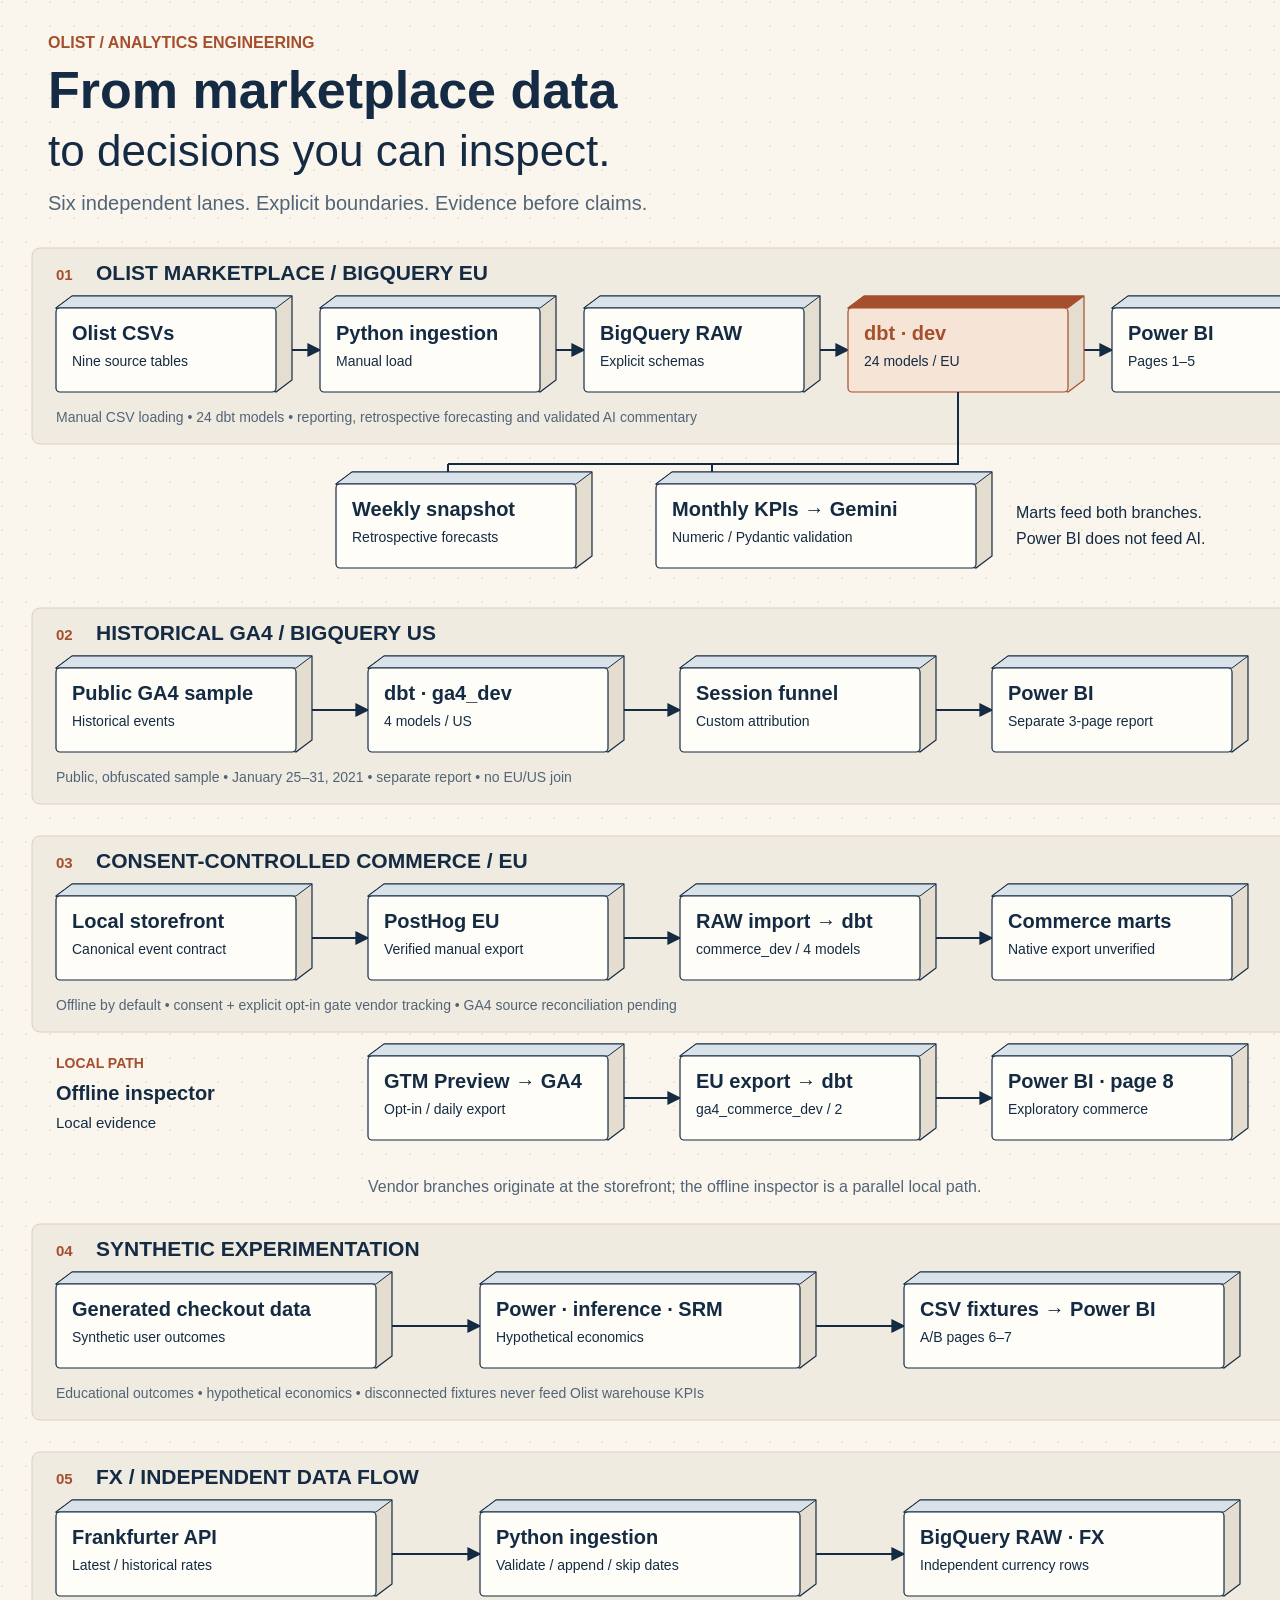
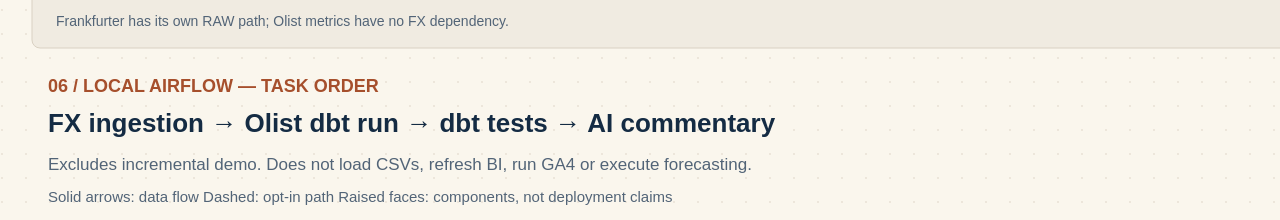
==== docs/architecture/analytics-platform.html @ c5f62459 "Redesign platform architecture with raised editorial SVG components" ====
<!doctype html><html lang="en"><head><meta charset="utf-8"><meta name="viewport" content="width=device-width,initial-scale=1"><title>Olist platform architecture</title><style>body{margin:0;background:#faf6ed}.diagram-container{width:100%;overflow-x:auto}svg{display:block;width:100%;min-width:1400px}@media print{svg{min-width:0}}</style></head><body><div class="diagram-container"><svg xmlns="http://www.w3.org/2000/svg" viewBox="0 0 1400 1820" role="img" aria-labelledby="analytics-platform-title analytics-platform-desc"><title id="analytics-platform-title">Olist analytics engineering platform</title><desc id="analytics-platform-desc">Six independent data and orchestration lanes preserve EU and US isolation, consent controls and evidence limitations.</desc><defs><marker id="arrow" viewBox="0 0 10 10" refX="9" refY="5" markerWidth="7" markerHeight="7" orient="auto-start-reverse"><path d="M0 0 L10 5 L0 10Z" fill="#142b43"/></marker><pattern id="dots" width="24" height="24" patternUnits="userSpaceOnUse"><circle cx="2" cy="2" r="0.7" fill="#d4cabb"/></pattern></defs><rect width="1400" height="1820" fill="#faf6ed"/><rect width="1400" height="1820" fill="url(#dots)"/><text x="48" y="48" font-family="Arial, sans-serif" font-size="16" font-weight="700" fill="#a64f2c">OLIST / ANALYTICS ENGINEERING</text><text x="48" y="108" font-family="Arial, sans-serif" font-size="52" font-weight="700" fill="#142b43">From marketplace data</text><text x="48" y="166" font-family="Arial, sans-serif" font-size="44" font-weight="400" fill="#142b43">to decisions you can inspect.</text><text x="48" y="210" font-family="Arial, sans-serif" font-size="20" font-weight="400" fill="#526477">Six independent lanes. Explicit boundaries. Evidence before claims.</text><rect x="32" y="248" width="1336" height="196" rx="8" fill="#f0ebe1" stroke="#d9d1c3"/><text x="56" y="280" font-family="Arial, sans-serif" font-size="15" font-weight="700" fill="#a64f2c">01</text><text x="96" y="280" font-family="Arial, sans-serif" font-size="21" font-weight="700" fill="#142b43">OLIST MARKETPLACE / BIGQUERY EU</text><text x="56" y="422" font-family="Arial, sans-serif" font-size="14" font-weight="400" fill="#526477">Manual CSV loading • 24 dbt models • reporting, retrospective forecasting and validated AI commentary</text><path d="M276,350 H320" fill="none" stroke="#142b43" stroke-width="2"  marker-end="url(#arrow)"/><path d="M540,350 H584" fill="none" stroke="#142b43" stroke-width="2"  marker-end="url(#arrow)"/><path d="M804,350 H848" fill="none" stroke="#142b43" stroke-width="2"  marker-end="url(#arrow)"/><path d="M1068,350 H1112" fill="none" stroke="#142b43" stroke-width="2"  marker-end="url(#arrow)"/><path d="M56,308 l16,-12 h220 v84 l-16,12 Z" fill="#e4ddd0" stroke="#142b43" stroke-width="1.2"/><path d="M56,308 h220 l16,-12 h-220 Z" fill="#d8e2e8" stroke="#142b43"/><rect x="56" y="308" width="220" height="84" rx="4" fill="#fffdf8" stroke="#142b43" stroke-width="1.2"/><text x="72" y="340" font-family="Arial, sans-serif" font-size="20" font-weight="700" fill="#142b43">Olist CSVs</text><text x="72" y="366" font-family="Arial, sans-serif" font-size="14" font-weight="400" fill="#142b43">Nine source tables</text><path d="M320,308 l16,-12 h220 v84 l-16,12 Z" fill="#e4ddd0" stroke="#142b43" stroke-width="1.2"/><path d="M320,308 h220 l16,-12 h-220 Z" fill="#d8e2e8" stroke="#142b43"/><rect x="320" y="308" width="220" height="84" rx="4" fill="#fffdf8" stroke="#142b43" stroke-width="1.2"/><text x="336" y="340" font-family="Arial, sans-serif" font-size="20" font-weight="700" fill="#142b43">Python ingestion</text><text x="336" y="366" font-family="Arial, sans-serif" font-size="14" font-weight="400" fill="#142b43">Manual load</text><path d="M584,308 l16,-12 h220 v84 l-16,12 Z" fill="#e4ddd0" stroke="#142b43" stroke-width="1.2"/><path d="M584,308 h220 l16,-12 h-220 Z" fill="#d8e2e8" stroke="#142b43"/><rect x="584" y="308" width="220" height="84" rx="4" fill="#fffdf8" stroke="#142b43" stroke-width="1.2"/><text x="600" y="340" font-family="Arial, sans-serif" font-size="20" font-weight="700" fill="#142b43">BigQuery RAW</text><text x="600" y="366" font-family="Arial, sans-serif" font-size="14" font-weight="400" fill="#142b43">Explicit schemas</text><path d="M848,308 l16,-12 h220 v84 l-16,12 Z" fill="#e4ddd0" stroke="#a64f2c" stroke-width="1.2"/><path d="M848,308 h220 l16,-12 h-220 Z" fill="#a64f2c" stroke="#a64f2c"/><rect x="848" y="308" width="220" height="84" rx="4" fill="#f6e4d6" stroke="#a64f2c" stroke-width="1.2"/><text x="864" y="340" font-family="Arial, sans-serif" font-size="20" font-weight="700" fill="#a64f2c">dbt · dev</text><text x="864" y="366" font-family="Arial, sans-serif" font-size="14" font-weight="400" fill="#142b43">24 models / EU</text><path d="M1112,308 l16,-12 h220 v84 l-16,12 Z" fill="#e4ddd0" stroke="#142b43" stroke-width="1.2"/><path d="M1112,308 h220 l16,-12 h-220 Z" fill="#d8e2e8" stroke="#142b43"/><rect x="1112" y="308" width="220" height="84" rx="4" fill="#fffdf8" stroke="#142b43" stroke-width="1.2"/><text x="1128" y="340" font-family="Arial, sans-serif" font-size="20" font-weight="700" fill="#142b43">Power BI</text><text x="1128" y="366" font-family="Arial, sans-serif" font-size="14" font-weight="400" fill="#142b43">Pages 1–5</text><path d="M958 392 V464 H448 M712 464 V484 M448 464 V484" fill="none" stroke="#142b43" stroke-width="2"/><path d="M336,484 l16,-12 h240 v84 l-16,12 Z" fill="#e4ddd0" stroke="#142b43" stroke-width="1.2"/><path d="M336,484 h240 l16,-12 h-240 Z" fill="#d8e2e8" stroke="#142b43"/><rect x="336" y="484" width="240" height="84" rx="4" fill="#fffdf8" stroke="#142b43" stroke-width="1.2"/><text x="352" y="516" font-family="Arial, sans-serif" font-size="20" font-weight="700" fill="#142b43">Weekly snapshot</text><text x="352" y="542" font-family="Arial, sans-serif" font-size="14" font-weight="400" fill="#142b43">Retrospective forecasts</text><path d="M656,484 l16,-12 h320 v84 l-16,12 Z" fill="#e4ddd0" stroke="#142b43" stroke-width="1.2"/><path d="M656,484 h320 l16,-12 h-320 Z" fill="#d8e2e8" stroke="#142b43"/><rect x="656" y="484" width="320" height="84" rx="4" fill="#fffdf8" stroke="#142b43" stroke-width="1.2"/><text x="672" y="516" font-family="Arial, sans-serif" font-size="20" font-weight="700" fill="#142b43">Monthly KPIs → Gemini</text><text x="672" y="542" font-family="Arial, sans-serif" font-size="14" font-weight="400" fill="#142b43">Numeric / Pydantic validation</text><text x="1016" y="518" font-family="Arial, sans-serif" font-size="16" font-weight="400" fill="#142b43">Marts feed both branches.</text><text x="1016" y="544" font-family="Arial, sans-serif" font-size="16" font-weight="400" fill="#142b43">Power BI does not feed AI.</text><rect x="32" y="608" width="1336" height="196" rx="8" fill="#f0ebe1" stroke="#d9d1c3"/><text x="56" y="640" font-family="Arial, sans-serif" font-size="15" font-weight="700" fill="#a64f2c">02</text><text x="96" y="640" font-family="Arial, sans-serif" font-size="21" font-weight="700" fill="#142b43">HISTORICAL GA4 / BIGQUERY US</text><text x="56" y="782" font-family="Arial, sans-serif" font-size="14" font-weight="400" fill="#526477">Public, obfuscated sample • January 25–31, 2021 • separate report • no EU/US join</text><path d="M296,710 H368" fill="none" stroke="#142b43" stroke-width="2"  marker-end="url(#arrow)"/><path d="M608,710 H680" fill="none" stroke="#142b43" stroke-width="2"  marker-end="url(#arrow)"/><path d="M920,710 H992" fill="none" stroke="#142b43" stroke-width="2"  marker-end="url(#arrow)"/><path d="M56,668 l16,-12 h240 v84 l-16,12 Z" fill="#e4ddd0" stroke="#142b43" stroke-width="1.2"/><path d="M56,668 h240 l16,-12 h-240 Z" fill="#d8e2e8" stroke="#142b43"/><rect x="56" y="668" width="240" height="84" rx="4" fill="#fffdf8" stroke="#142b43" stroke-width="1.2"/><text x="72" y="700" font-family="Arial, sans-serif" font-size="20" font-weight="700" fill="#142b43">Public GA4 sample</text><text x="72" y="726" font-family="Arial, sans-serif" font-size="14" font-weight="400" fill="#142b43">Historical events</text><path d="M368,668 l16,-12 h240 v84 l-16,12 Z" fill="#e4ddd0" stroke="#142b43" stroke-width="1.2"/><path d="M368,668 h240 l16,-12 h-240 Z" fill="#d8e2e8" stroke="#142b43"/><rect x="368" y="668" width="240" height="84" rx="4" fill="#fffdf8" stroke="#142b43" stroke-width="1.2"/><text x="384" y="700" font-family="Arial, sans-serif" font-size="20" font-weight="700" fill="#142b43">dbt · ga4_dev</text><text x="384" y="726" font-family="Arial, sans-serif" font-size="14" font-weight="400" fill="#142b43">4 models / US</text><path d="M680,668 l16,-12 h240 v84 l-16,12 Z" fill="#e4ddd0" stroke="#142b43" stroke-width="1.2"/><path d="M680,668 h240 l16,-12 h-240 Z" fill="#d8e2e8" stroke="#142b43"/><rect x="680" y="668" width="240" height="84" rx="4" fill="#fffdf8" stroke="#142b43" stroke-width="1.2"/><text x="696" y="700" font-family="Arial, sans-serif" font-size="20" font-weight="700" fill="#142b43">Session funnel</text><text x="696" y="726" font-family="Arial, sans-serif" font-size="14" font-weight="400" fill="#142b43">Custom attribution</text><path d="M992,668 l16,-12 h240 v84 l-16,12 Z" fill="#e4ddd0" stroke="#142b43" stroke-width="1.2"/><path d="M992,668 h240 l16,-12 h-240 Z" fill="#d8e2e8" stroke="#142b43"/><rect x="992" y="668" width="240" height="84" rx="4" fill="#fffdf8" stroke="#142b43" stroke-width="1.2"/><text x="1008" y="700" font-family="Arial, sans-serif" font-size="20" font-weight="700" fill="#142b43">Power BI</text><text x="1008" y="726" font-family="Arial, sans-serif" font-size="14" font-weight="400" fill="#142b43">Separate 3-page report</text><rect x="32" y="836" width="1336" height="196" rx="8" fill="#f0ebe1" stroke="#d9d1c3"/><text x="56" y="868" font-family="Arial, sans-serif" font-size="15" font-weight="700" fill="#a64f2c">03</text><text x="96" y="868" font-family="Arial, sans-serif" font-size="21" font-weight="700" fill="#142b43">CONSENT-CONTROLLED COMMERCE / EU</text><text x="56" y="1010" font-family="Arial, sans-serif" font-size="14" font-weight="400" fill="#526477">Offline by default • consent + explicit opt-in gate vendor tracking • GA4 source reconciliation pending</text><path d="M296,938 H368" fill="none" stroke="#142b43" stroke-width="2"  marker-end="url(#arrow)"/><path d="M608,938 H680" fill="none" stroke="#142b43" stroke-width="2"  marker-end="url(#arrow)"/><path d="M920,938 H992" fill="none" stroke="#142b43" stroke-width="2"  marker-end="url(#arrow)"/><path d="M56,896 l16,-12 h240 v84 l-16,12 Z" fill="#e4ddd0" stroke="#142b43" stroke-width="1.2"/><path d="M56,896 h240 l16,-12 h-240 Z" fill="#d8e2e8" stroke="#142b43"/><rect x="56" y="896" width="240" height="84" rx="4" fill="#fffdf8" stroke="#142b43" stroke-width="1.2"/><text x="72" y="928" font-family="Arial, sans-serif" font-size="20" font-weight="700" fill="#142b43">Local storefront</text><text x="72" y="954" font-family="Arial, sans-serif" font-size="14" font-weight="400" fill="#142b43">Canonical event contract</text><path d="M368,896 l16,-12 h240 v84 l-16,12 Z" fill="#e4ddd0" stroke="#142b43" stroke-width="1.2"/><path d="M368,896 h240 l16,-12 h-240 Z" fill="#d8e2e8" stroke="#142b43"/><rect x="368" y="896" width="240" height="84" rx="4" fill="#fffdf8" stroke="#142b43" stroke-width="1.2"/><text x="384" y="928" font-family="Arial, sans-serif" font-size="20" font-weight="700" fill="#142b43">PostHog EU</text><text x="384" y="954" font-family="Arial, sans-serif" font-size="14" font-weight="400" fill="#142b43">Verified manual export</text><path d="M680,896 l16,-12 h240 v84 l-16,12 Z" fill="#e4ddd0" stroke="#142b43" stroke-width="1.2"/><path d="M680,896 h240 l16,-12 h-240 Z" fill="#d8e2e8" stroke="#142b43"/><rect x="680" y="896" width="240" height="84" rx="4" fill="#fffdf8" stroke="#142b43" stroke-width="1.2"/><text x="696" y="928" font-family="Arial, sans-serif" font-size="20" font-weight="700" fill="#142b43">RAW import → dbt</text><text x="696" y="954" font-family="Arial, sans-serif" font-size="14" font-weight="400" fill="#142b43">commerce_dev / 4 models</text><path d="M992,896 l16,-12 h240 v84 l-16,12 Z" fill="#e4ddd0" stroke="#142b43" stroke-width="1.2"/><path d="M992,896 h240 l16,-12 h-240 Z" fill="#d8e2e8" stroke="#142b43"/><rect x="992" y="896" width="240" height="84" rx="4" fill="#fffdf8" stroke="#142b43" stroke-width="1.2"/><text x="1008" y="928" font-family="Arial, sans-serif" font-size="20" font-weight="700" fill="#142b43">Commerce marts</text><text x="1008" y="954" font-family="Arial, sans-serif" font-size="14" font-weight="400" fill="#142b43">Native export unverified</text><text x="56" y="1068" font-family="Arial, sans-serif" font-size="14" font-weight="700" fill="#a64f2c">LOCAL PATH</text><text x="56" y="1100" font-family="Arial, sans-serif" font-size="20" font-weight="700" fill="#142b43">Offline inspector</text><text x="56" y="1128" font-family="Arial, sans-serif" font-size="15" font-weight="400" fill="#142b43">Local evidence</text><path d="M608,1098 H680" fill="none" stroke="#142b43" stroke-width="2"  marker-end="url(#arrow)"/><path d="M920,1098 H992" fill="none" stroke="#142b43" stroke-width="2"  marker-end="url(#arrow)"/><path d="M368,1056 l16,-12 h240 v84 l-16,12 Z" fill="#e4ddd0" stroke="#142b43" stroke-width="1.2"/><path d="M368,1056 h240 l16,-12 h-240 Z" fill="#d8e2e8" stroke="#142b43"/><rect x="368" y="1056" width="240" height="84" rx="4" fill="#fffdf8" stroke="#142b43" stroke-width="1.2"/><text x="384" y="1088" font-family="Arial, sans-serif" font-size="20" font-weight="700" fill="#142b43">GTM Preview → GA4</text><text x="384" y="1114" font-family="Arial, sans-serif" font-size="14" font-weight="400" fill="#142b43">Opt-in / daily export</text><path d="M680,1056 l16,-12 h240 v84 l-16,12 Z" fill="#e4ddd0" stroke="#142b43" stroke-width="1.2"/><path d="M680,1056 h240 l16,-12 h-240 Z" fill="#d8e2e8" stroke="#142b43"/><rect x="680" y="1056" width="240" height="84" rx="4" fill="#fffdf8" stroke="#142b43" stroke-width="1.2"/><text x="696" y="1088" font-family="Arial, sans-serif" font-size="20" font-weight="700" fill="#142b43">EU export → dbt</text><text x="696" y="1114" font-family="Arial, sans-serif" font-size="14" font-weight="400" fill="#142b43">ga4_commerce_dev / 2</text><path d="M992,1056 l16,-12 h240 v84 l-16,12 Z" fill="#e4ddd0" stroke="#142b43" stroke-width="1.2"/><path d="M992,1056 h240 l16,-12 h-240 Z" fill="#d8e2e8" stroke="#142b43"/><rect x="992" y="1056" width="240" height="84" rx="4" fill="#fffdf8" stroke="#142b43" stroke-width="1.2"/><text x="1008" y="1088" font-family="Arial, sans-serif" font-size="20" font-weight="700" fill="#142b43">Power BI · page 8</text><text x="1008" y="1114" font-family="Arial, sans-serif" font-size="14" font-weight="400" fill="#142b43">Exploratory commerce</text><text x="368" y="1192" font-family="Arial, sans-serif" font-size="16" font-weight="400" fill="#526477">Vendor branches originate at the storefront; the offline inspector is a parallel local path.</text><rect x="32" y="1224" width="1336" height="196" rx="8" fill="#f0ebe1" stroke="#d9d1c3"/><text x="56" y="1256" font-family="Arial, sans-serif" font-size="15" font-weight="700" fill="#a64f2c">04</text><text x="96" y="1256" font-family="Arial, sans-serif" font-size="21" font-weight="700" fill="#142b43">SYNTHETIC EXPERIMENTATION</text><text x="56" y="1398" font-family="Arial, sans-serif" font-size="14" font-weight="400" fill="#526477">Educational outcomes • hypothetical economics • disconnected fixtures never feed Olist warehouse KPIs</text><path d="M376,1326 H480" fill="none" stroke="#142b43" stroke-width="2"  marker-end="url(#arrow)"/><path d="M800,1326 H904" fill="none" stroke="#142b43" stroke-width="2"  marker-end="url(#arrow)"/><path d="M56,1284 l16,-12 h320 v84 l-16,12 Z" fill="#e4ddd0" stroke="#142b43" stroke-width="1.2"/><path d="M56,1284 h320 l16,-12 h-320 Z" fill="#d8e2e8" stroke="#142b43"/><rect x="56" y="1284" width="320" height="84" rx="4" fill="#fffdf8" stroke="#142b43" stroke-width="1.2"/><text x="72" y="1316" font-family="Arial, sans-serif" font-size="20" font-weight="700" fill="#142b43">Generated checkout data</text><text x="72" y="1342" font-family="Arial, sans-serif" font-size="14" font-weight="400" fill="#142b43">Synthetic user outcomes</text><path d="M480,1284 l16,-12 h320 v84 l-16,12 Z" fill="#e4ddd0" stroke="#142b43" stroke-width="1.2"/><path d="M480,1284 h320 l16,-12 h-320 Z" fill="#d8e2e8" stroke="#142b43"/><rect x="480" y="1284" width="320" height="84" rx="4" fill="#fffdf8" stroke="#142b43" stroke-width="1.2"/><text x="496" y="1316" font-family="Arial, sans-serif" font-size="20" font-weight="700" fill="#142b43">Power · inference · SRM</text><text x="496" y="1342" font-family="Arial, sans-serif" font-size="14" font-weight="400" fill="#142b43">Hypothetical economics</text><path d="M904,1284 l16,-12 h320 v84 l-16,12 Z" fill="#e4ddd0" stroke="#142b43" stroke-width="1.2"/><path d="M904,1284 h320 l16,-12 h-320 Z" fill="#d8e2e8" stroke="#142b43"/><rect x="904" y="1284" width="320" height="84" rx="4" fill="#fffdf8" stroke="#142b43" stroke-width="1.2"/><text x="920" y="1316" font-family="Arial, sans-serif" font-size="20" font-weight="700" fill="#142b43">CSV fixtures → Power BI</text><text x="920" y="1342" font-family="Arial, sans-serif" font-size="14" font-weight="400" fill="#142b43">A/B pages 6–7</text><rect x="32" y="1452" width="1336" height="196" rx="8" fill="#f0ebe1" stroke="#d9d1c3"/><text x="56" y="1484" font-family="Arial, sans-serif" font-size="15" font-weight="700" fill="#a64f2c">05</text><text x="96" y="1484" font-family="Arial, sans-serif" font-size="21" font-weight="700" fill="#142b43">FX / INDEPENDENT DATA FLOW</text><text x="56" y="1626" font-family="Arial, sans-serif" font-size="14" font-weight="400" fill="#526477">Frankfurter has its own RAW path; Olist metrics have no FX dependency.</text><path d="M376,1554 H480" fill="none" stroke="#142b43" stroke-width="2"  marker-end="url(#arrow)"/><path d="M800,1554 H904" fill="none" stroke="#142b43" stroke-width="2"  marker-end="url(#arrow)"/><path d="M56,1512 l16,-12 h320 v84 l-16,12 Z" fill="#e4ddd0" stroke="#142b43" stroke-width="1.2"/><path d="M56,1512 h320 l16,-12 h-320 Z" fill="#d8e2e8" stroke="#142b43"/><rect x="56" y="1512" width="320" height="84" rx="4" fill="#fffdf8" stroke="#142b43" stroke-width="1.2"/><text x="72" y="1544" font-family="Arial, sans-serif" font-size="20" font-weight="700" fill="#142b43">Frankfurter API</text><text x="72" y="1570" font-family="Arial, sans-serif" font-size="14" font-weight="400" fill="#142b43">Latest / historical rates</text><path d="M480,1512 l16,-12 h320 v84 l-16,12 Z" fill="#e4ddd0" stroke="#142b43" stroke-width="1.2"/><path d="M480,1512 h320 l16,-12 h-320 Z" fill="#d8e2e8" stroke="#142b43"/><rect x="480" y="1512" width="320" height="84" rx="4" fill="#fffdf8" stroke="#142b43" stroke-width="1.2"/><text x="496" y="1544" font-family="Arial, sans-serif" font-size="20" font-weight="700" fill="#142b43">Python ingestion</text><text x="496" y="1570" font-family="Arial, sans-serif" font-size="14" font-weight="400" fill="#142b43">Validate / append / skip dates</text><path d="M904,1512 l16,-12 h320 v84 l-16,12 Z" fill="#e4ddd0" stroke="#142b43" stroke-width="1.2"/><path d="M904,1512 h320 l16,-12 h-320 Z" fill="#d8e2e8" stroke="#142b43"/><rect x="904" y="1512" width="320" height="84" rx="4" fill="#fffdf8" stroke="#142b43" stroke-width="1.2"/><text x="920" y="1544" font-family="Arial, sans-serif" font-size="20" font-weight="700" fill="#142b43">BigQuery RAW · FX</text><text x="920" y="1570" font-family="Arial, sans-serif" font-size="14" font-weight="400" fill="#142b43">Independent currency rows</text><text x="48" y="1692" font-family="Arial, sans-serif" font-size="18" font-weight="700" fill="#a64f2c">06 / LOCAL AIRFLOW — TASK ORDER</text><text x="48" y="1732" font-family="Arial, sans-serif" font-size="26" font-weight="700" fill="#142b43">FX ingestion  →  Olist dbt run  →  dbt tests  →  AI commentary</text><text x="48" y="1770" font-family="Arial, sans-serif" font-size="17" font-weight="400" fill="#526477">Excludes incremental demo. Does not load CSVs, refresh BI, run GA4 or execute forecasting.</text><text x="48" y="1802" font-family="Arial, sans-serif" font-size="15" font-weight="400" fill="#526477">Solid arrows: data flow     Dashed: opt-in path     Raised faces: components, not deployment claims</text></svg></div></body></html>
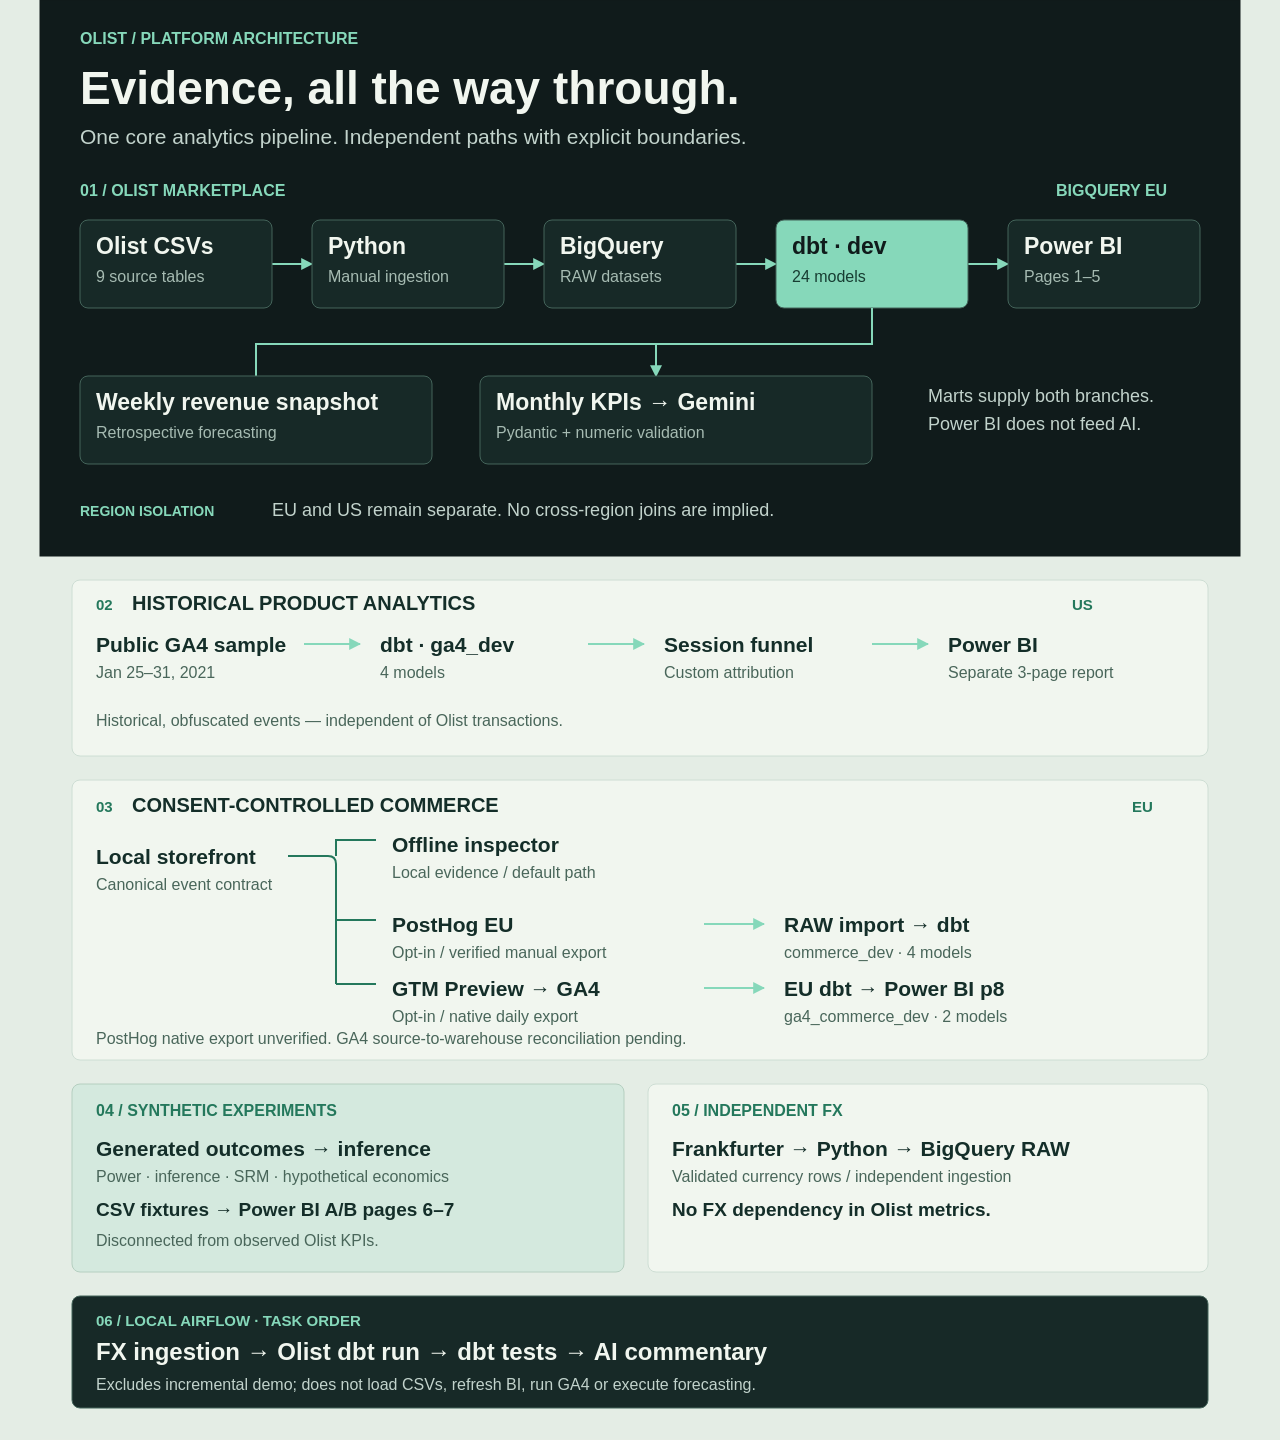
==== commit 9db15783: "Refresh architecture with repository green palette and clear flat hierarchy" ====
--- a/docs/architecture/analytics-platform.html
+++ b/docs/architecture/analytics-platform.html
@@ -1 +1 @@
-<!doctype html><html lang="en"><head><meta charset="utf-8"><meta name="viewport" content="width=device-width,initial-scale=1"><title>Olist platform architecture</title><style>body{margin:0;background:#faf6ed}.diagram-container{width:100%;overflow-x:auto}svg{display:block;width:100%;min-width:1400px}@media print{svg{min-width:0}}</style></head><body><div class="diagram-container"><svg xmlns="http://www.w3.org/2000/svg" viewBox="0 0 1400 1820" role="img" aria-labelledby="analytics-platform-title analytics-platform-desc"><title id="analytics-platform-title">Olist analytics engineering platform</title><desc id="analytics-platform-desc">Six independent data and orchestration lanes preserve EU and US isolation, consent controls and evidence limitations.</desc><defs><marker id="arrow" viewBox="0 0 10 10" refX="9" refY="5" markerWidth="7" markerHeight="7" orient="auto-start-reverse"><path d="M0 0 L10 5 L0 10Z" fill="#142b43"/></marker><pattern id="dots" width="24" height="24" patternUnits="userSpaceOnUse"><circle cx="2" cy="2" r="0.7" fill="#d4cabb"/></pattern></defs><rect width="1400" height="1820" fill="#faf6ed"/><rect width="1400" height="1820" fill="url(#dots)"/><text x="48" y="48" font-family="Arial, sans-serif" font-size="16" font-weight="700" fill="#a64f2c">OLIST / ANALYTICS ENGINEERING</text><text x="48" y="108" font-family="Arial, sans-serif" font-size="52" font-weight="700" fill="#142b43">From marketplace data</text><text x="48" y="166" font-family="Arial, sans-serif" font-size="44" font-weight="400" fill="#142b43">to decisions you can inspect.</text><text x="48" y="210" font-family="Arial, sans-serif" font-size="20" font-weight="400" fill="#526477">Six independent lanes. Explicit boundaries. Evidence before claims.</text><rect x="32" y="248" width="1336" height="196" rx="8" fill="#f0ebe1" stroke="#d9d1c3"/><text x="56" y="280" font-family="Arial, sans-serif" font-size="15" font-weight="700" fill="#a64f2c">01</text><text x="96" y="280" font-family="Arial, sans-serif" font-size="21" font-weight="700" fill="#142b43">OLIST MARKETPLACE / BIGQUERY EU</text><text x="56" y="422" font-family="Arial, sans-serif" font-size="14" font-weight="400" fill="#526477">Manual CSV loading • 24 dbt models • reporting, retrospective forecasting and validated AI commentary</text><path d="M276,350 H320" fill="none" stroke="#142b43" stroke-width="2"  marker-end="url(#arrow)"/><path d="M540,350 H584" fill="none" stroke="#142b43" stroke-width="2"  marker-end="url(#arrow)"/><path d="M804,350 H848" fill="none" stroke="#142b43" stroke-width="2"  marker-end="url(#arrow)"/><path d="M1068,350 H1112" fill="none" stroke="#142b43" stroke-width="2"  marker-end="url(#arrow)"/><path d="M56,308 l16,-12 h220 v84 l-16,12 Z" fill="#e4ddd0" stroke="#142b43" stroke-width="1.2"/><path d="M56,308 h220 l16,-12 h-220 Z" fill="#d8e2e8" stroke="#142b43"/><rect x="56" y="308" width="220" height="84" rx="4" fill="#fffdf8" stroke="#142b43" stroke-width="1.2"/><text x="72" y="340" font-family="Arial, sans-serif" font-size="20" font-weight="700" fill="#142b43">Olist CSVs</text><text x="72" y="366" font-family="Arial, sans-serif" font-size="14" font-weight="400" fill="#142b43">Nine source tables</text><path d="M320,308 l16,-12 h220 v84 l-16,12 Z" fill="#e4ddd0" stroke="#142b43" stroke-width="1.2"/><path d="M320,308 h220 l16,-12 h-220 Z" fill="#d8e2e8" stroke="#142b43"/><rect x="320" y="308" width="220" height="84" rx="4" fill="#fffdf8" stroke="#142b43" stroke-width="1.2"/><text x="336" y="340" font-family="Arial, sans-serif" font-size="20" font-weight="700" fill="#142b43">Python ingestion</text><text x="336" y="366" font-family="Arial, sans-serif" font-size="14" font-weight="400" fill="#142b43">Manual load</text><path d="M584,308 l16,-12 h220 v84 l-16,12 Z" fill="#e4ddd0" stroke="#142b43" stroke-width="1.2"/><path d="M584,308 h220 l16,-12 h-220 Z" fill="#d8e2e8" stroke="#142b43"/><rect x="584" y="308" width="220" height="84" rx="4" fill="#fffdf8" stroke="#142b43" stroke-width="1.2"/><text x="600" y="340" font-family="Arial, sans-serif" font-size="20" font-weight="700" fill="#142b43">BigQuery RAW</text><text x="600" y="366" font-family="Arial, sans-serif" font-size="14" font-weight="400" fill="#142b43">Explicit schemas</text><path d="M848,308 l16,-12 h220 v84 l-16,12 Z" fill="#e4ddd0" stroke="#a64f2c" stroke-width="1.2"/><path d="M848,308 h220 l16,-12 h-220 Z" fill="#a64f2c" stroke="#a64f2c"/><rect x="848" y="308" width="220" height="84" rx="4" fill="#f6e4d6" stroke="#a64f2c" stroke-width="1.2"/><text x="864" y="340" font-family="Arial, sans-serif" font-size="20" font-weight="700" fill="#a64f2c">dbt · dev</text><text x="864" y="366" font-family="Arial, sans-serif" font-size="14" font-weight="400" fill="#142b43">24 models / EU</text><path d="M1112,308 l16,-12 h220 v84 l-16,12 Z" fill="#e4ddd0" stroke="#142b43" stroke-width="1.2"/><path d="M1112,308 h220 l16,-12 h-220 Z" fill="#d8e2e8" stroke="#142b43"/><rect x="1112" y="308" width="220" height="84" rx="4" fill="#fffdf8" stroke="#142b43" stroke-width="1.2"/><text x="1128" y="340" font-family="Arial, sans-serif" font-size="20" font-weight="700" fill="#142b43">Power BI</text><text x="1128" y="366" font-family="Arial, sans-serif" font-size="14" font-weight="400" fill="#142b43">Pages 1–5</text><path d="M958 392 V464 H448 M712 464 V484 M448 464 V484" fill="none" stroke="#142b43" stroke-width="2"/><path d="M336,484 l16,-12 h240 v84 l-16,12 Z" fill="#e4ddd0" stroke="#142b43" stroke-width="1.2"/><path d="M336,484 h240 l16,-12 h-240 Z" fill="#d8e2e8" stroke="#142b43"/><rect x="336" y="484" width="240" height="84" rx="4" fill="#fffdf8" stroke="#142b43" stroke-width="1.2"/><text x="352" y="516" font-family="Arial, sans-serif" font-size="20" font-weight="700" fill="#142b43">Weekly snapshot</text><text x="352" y="542" font-family="Arial, sans-serif" font-size="14" font-weight="400" fill="#142b43">Retrospective forecasts</text><path d="M656,484 l16,-12 h320 v84 l-16,12 Z" fill="#e4ddd0" stroke="#142b43" stroke-width="1.2"/><path d="M656,484 h320 l16,-12 h-320 Z" fill="#d8e2e8" stroke="#142b43"/><rect x="656" y="484" width="320" height="84" rx="4" fill="#fffdf8" stroke="#142b43" stroke-width="1.2"/><text x="672" y="516" font-family="Arial, sans-serif" font-size="20" font-weight="700" fill="#142b43">Monthly KPIs → Gemini</text><text x="672" y="542" font-family="Arial, sans-serif" font-size="14" font-weight="400" fill="#142b43">Numeric / Pydantic validation</text><text x="1016" y="518" font-family="Arial, sans-serif" font-size="16" font-weight="400" fill="#142b43">Marts feed both branches.</text><text x="1016" y="544" font-family="Arial, sans-serif" font-size="16" font-weight="400" fill="#142b43">Power BI does not feed AI.</text><rect x="32" y="608" width="1336" height="196" rx="8" fill="#f0ebe1" stroke="#d9d1c3"/><text x="56" y="640" font-family="Arial, sans-serif" font-size="15" font-weight="700" fill="#a64f2c">02</text><text x="96" y="640" font-family="Arial, sans-serif" font-size="21" font-weight="700" fill="#142b43">HISTORICAL GA4 / BIGQUERY US</text><text x="56" y="782" font-family="Arial, sans-serif" font-size="14" font-weight="400" fill="#526477">Public, obfuscated sample • January 25–31, 2021 • separate report • no EU/US join</text><path d="M296,710 H368" fill="none" stroke="#142b43" stroke-width="2"  marker-end="url(#arrow)"/><path d="M608,710 H680" fill="none" stroke="#142b43" stroke-width="2"  marker-end="url(#arrow)"/><path d="M920,710 H992" fill="none" stroke="#142b43" stroke-width="2"  marker-end="url(#arrow)"/><path d="M56,668 l16,-12 h240 v84 l-16,12 Z" fill="#e4ddd0" stroke="#142b43" stroke-width="1.2"/><path d="M56,668 h240 l16,-12 h-240 Z" fill="#d8e2e8" stroke="#142b43"/><rect x="56" y="668" width="240" height="84" rx="4" fill="#fffdf8" stroke="#142b43" stroke-width="1.2"/><text x="72" y="700" font-family="Arial, sans-serif" font-size="20" font-weight="700" fill="#142b43">Public GA4 sample</text><text x="72" y="726" font-family="Arial, sans-serif" font-size="14" font-weight="400" fill="#142b43">Historical events</text><path d="M368,668 l16,-12 h240 v84 l-16,12 Z" fill="#e4ddd0" stroke="#142b43" stroke-width="1.2"/><path d="M368,668 h240 l16,-12 h-240 Z" fill="#d8e2e8" stroke="#142b43"/><rect x="368" y="668" width="240" height="84" rx="4" fill="#fffdf8" stroke="#142b43" stroke-width="1.2"/><text x="384" y="700" font-family="Arial, sans-serif" font-size="20" font-weight="700" fill="#142b43">dbt · ga4_dev</text><text x="384" y="726" font-family="Arial, sans-serif" font-size="14" font-weight="400" fill="#142b43">4 models / US</text><path d="M680,668 l16,-12 h240 v84 l-16,12 Z" fill="#e4ddd0" stroke="#142b43" stroke-width="1.2"/><path d="M680,668 h240 l16,-12 h-240 Z" fill="#d8e2e8" stroke="#142b43"/><rect x="680" y="668" width="240" height="84" rx="4" fill="#fffdf8" stroke="#142b43" stroke-width="1.2"/><text x="696" y="700" font-family="Arial, sans-serif" font-size="20" font-weight="700" fill="#142b43">Session funnel</text><text x="696" y="726" font-family="Arial, sans-serif" font-size="14" font-weight="400" fill="#142b43">Custom attribution</text><path d="M992,668 l16,-12 h240 v84 l-16,12 Z" fill="#e4ddd0" stroke="#142b43" stroke-width="1.2"/><path d="M992,668 h240 l16,-12 h-240 Z" fill="#d8e2e8" stroke="#142b43"/><rect x="992" y="668" width="240" height="84" rx="4" fill="#fffdf8" stroke="#142b43" stroke-width="1.2"/><text x="1008" y="700" font-family="Arial, sans-serif" font-size="20" font-weight="700" fill="#142b43">Power BI</text><text x="1008" y="726" font-family="Arial, sans-serif" font-size="14" font-weight="400" fill="#142b43">Separate 3-page report</text><rect x="32" y="836" width="1336" height="196" rx="8" fill="#f0ebe1" stroke="#d9d1c3"/><text x="56" y="868" font-family="Arial, sans-serif" font-size="15" font-weight="700" fill="#a64f2c">03</text><text x="96" y="868" font-family="Arial, sans-serif" font-size="21" font-weight="700" fill="#142b43">CONSENT-CONTROLLED COMMERCE / EU</text><text x="56" y="1010" font-family="Arial, sans-serif" font-size="14" font-weight="400" fill="#526477">Offline by default • consent + explicit opt-in gate vendor tracking • GA4 source reconciliation pending</text><path d="M296,938 H368" fill="none" stroke="#142b43" stroke-width="2"  marker-end="url(#arrow)"/><path d="M608,938 H680" fill="none" stroke="#142b43" stroke-width="2"  marker-end="url(#arrow)"/><path d="M920,938 H992" fill="none" stroke="#142b43" stroke-width="2"  marker-end="url(#arrow)"/><path d="M56,896 l16,-12 h240 v84 l-16,12 Z" fill="#e4ddd0" stroke="#142b43" stroke-width="1.2"/><path d="M56,896 h240 l16,-12 h-240 Z" fill="#d8e2e8" stroke="#142b43"/><rect x="56" y="896" width="240" height="84" rx="4" fill="#fffdf8" stroke="#142b43" stroke-width="1.2"/><text x="72" y="928" font-family="Arial, sans-serif" font-size="20" font-weight="700" fill="#142b43">Local storefront</text><text x="72" y="954" font-family="Arial, sans-serif" font-size="14" font-weight="400" fill="#142b43">Canonical event contract</text><path d="M368,896 l16,-12 h240 v84 l-16,12 Z" fill="#e4ddd0" stroke="#142b43" stroke-width="1.2"/><path d="M368,896 h240 l16,-12 h-240 Z" fill="#d8e2e8" stroke="#142b43"/><rect x="368" y="896" width="240" height="84" rx="4" fill="#fffdf8" stroke="#142b43" stroke-width="1.2"/><text x="384" y="928" font-family="Arial, sans-serif" font-size="20" font-weight="700" fill="#142b43">PostHog EU</text><text x="384" y="954" font-family="Arial, sans-serif" font-size="14" font-weight="400" fill="#142b43">Verified manual export</text><path d="M680,896 l16,-12 h240 v84 l-16,12 Z" fill="#e4ddd0" stroke="#142b43" stroke-width="1.2"/><path d="M680,896 h240 l16,-12 h-240 Z" fill="#d8e2e8" stroke="#142b43"/><rect x="680" y="896" width="240" height="84" rx="4" fill="#fffdf8" stroke="#142b43" stroke-width="1.2"/><text x="696" y="928" font-family="Arial, sans-serif" font-size="20" font-weight="700" fill="#142b43">RAW import → dbt</text><text x="696" y="954" font-family="Arial, sans-serif" font-size="14" font-weight="400" fill="#142b43">commerce_dev / 4 models</text><path d="M992,896 l16,-12 h240 v84 l-16,12 Z" fill="#e4ddd0" stroke="#142b43" stroke-width="1.2"/><path d="M992,896 h240 l16,-12 h-240 Z" fill="#d8e2e8" stroke="#142b43"/><rect x="992" y="896" width="240" height="84" rx="4" fill="#fffdf8" stroke="#142b43" stroke-width="1.2"/><text x="1008" y="928" font-family="Arial, sans-serif" font-size="20" font-weight="700" fill="#142b43">Commerce marts</text><text x="1008" y="954" font-family="Arial, sans-serif" font-size="14" font-weight="400" fill="#142b43">Native export unverified</text><text x="56" y="1068" font-family="Arial, sans-serif" font-size="14" font-weight="700" fill="#a64f2c">LOCAL PATH</text><text x="56" y="1100" font-family="Arial, sans-serif" font-size="20" font-weight="700" fill="#142b43">Offline inspector</text><text x="56" y="1128" font-family="Arial, sans-serif" font-size="15" font-weight="400" fill="#142b43">Local evidence</text><path d="M608,1098 H680" fill="none" stroke="#142b43" stroke-width="2"  marker-end="url(#arrow)"/><path d="M920,1098 H992" fill="none" stroke="#142b43" stroke-width="2"  marker-end="url(#arrow)"/><path d="M368,1056 l16,-12 h240 v84 l-16,12 Z" fill="#e4ddd0" stroke="#142b43" stroke-width="1.2"/><path d="M368,1056 h240 l16,-12 h-240 Z" fill="#d8e2e8" stroke="#142b43"/><rect x="368" y="1056" width="240" height="84" rx="4" fill="#fffdf8" stroke="#142b43" stroke-width="1.2"/><text x="384" y="1088" font-family="Arial, sans-serif" font-size="20" font-weight="700" fill="#142b43">GTM Preview → GA4</text><text x="384" y="1114" font-family="Arial, sans-serif" font-size="14" font-weight="400" fill="#142b43">Opt-in / daily export</text><path d="M680,1056 l16,-12 h240 v84 l-16,12 Z" fill="#e4ddd0" stroke="#142b43" stroke-width="1.2"/><path d="M680,1056 h240 l16,-12 h-240 Z" fill="#d8e2e8" stroke="#142b43"/><rect x="680" y="1056" width="240" height="84" rx="4" fill="#fffdf8" stroke="#142b43" stroke-width="1.2"/><text x="696" y="1088" font-family="Arial, sans-serif" font-size="20" font-weight="700" fill="#142b43">EU export → dbt</text><text x="696" y="1114" font-family="Arial, sans-serif" font-size="14" font-weight="400" fill="#142b43">ga4_commerce_dev / 2</text><path d="M992,1056 l16,-12 h240 v84 l-16,12 Z" fill="#e4ddd0" stroke="#142b43" stroke-width="1.2"/><path d="M992,1056 h240 l16,-12 h-240 Z" fill="#d8e2e8" stroke="#142b43"/><rect x="992" y="1056" width="240" height="84" rx="4" fill="#fffdf8" stroke="#142b43" stroke-width="1.2"/><text x="1008" y="1088" font-family="Arial, sans-serif" font-size="20" font-weight="700" fill="#142b43">Power BI · page 8</text><text x="1008" y="1114" font-family="Arial, sans-serif" font-size="14" font-weight="400" fill="#142b43">Exploratory commerce</text><text x="368" y="1192" font-family="Arial, sans-serif" font-size="16" font-weight="400" fill="#526477">Vendor branches originate at the storefront; the offline inspector is a parallel local path.</text><rect x="32" y="1224" width="1336" height="196" rx="8" fill="#f0ebe1" stroke="#d9d1c3"/><text x="56" y="1256" font-family="Arial, sans-serif" font-size="15" font-weight="700" fill="#a64f2c">04</text><text x="96" y="1256" font-family="Arial, sans-serif" font-size="21" font-weight="700" fill="#142b43">SYNTHETIC EXPERIMENTATION</text><text x="56" y="1398" font-family="Arial, sans-serif" font-size="14" font-weight="400" fill="#526477">Educational outcomes • hypothetical economics • disconnected fixtures never feed Olist warehouse KPIs</text><path d="M376,1326 H480" fill="none" stroke="#142b43" stroke-width="2"  marker-end="url(#arrow)"/><path d="M800,1326 H904" fill="none" stroke="#142b43" stroke-width="2"  marker-end="url(#arrow)"/><path d="M56,1284 l16,-12 h320 v84 l-16,12 Z" fill="#e4ddd0" stroke="#142b43" stroke-width="1.2"/><path d="M56,1284 h320 l16,-12 h-320 Z" fill="#d8e2e8" stroke="#142b43"/><rect x="56" y="1284" width="320" height="84" rx="4" fill="#fffdf8" stroke="#142b43" stroke-width="1.2"/><text x="72" y="1316" font-family="Arial, sans-serif" font-size="20" font-weight="700" fill="#142b43">Generated checkout data</text><text x="72" y="1342" font-family="Arial, sans-serif" font-size="14" font-weight="400" fill="#142b43">Synthetic user outcomes</text><path d="M480,1284 l16,-12 h320 v84 l-16,12 Z" fill="#e4ddd0" stroke="#142b43" stroke-width="1.2"/><path d="M480,1284 h320 l16,-12 h-320 Z" fill="#d8e2e8" stroke="#142b43"/><rect x="480" y="1284" width="320" height="84" rx="4" fill="#fffdf8" stroke="#142b43" stroke-width="1.2"/><text x="496" y="1316" font-family="Arial, sans-serif" font-size="20" font-weight="700" fill="#142b43">Power · inference · SRM</text><text x="496" y="1342" font-family="Arial, sans-serif" font-size="14" font-weight="400" fill="#142b43">Hypothetical economics</text><path d="M904,1284 l16,-12 h320 v84 l-16,12 Z" fill="#e4ddd0" stroke="#142b43" stroke-width="1.2"/><path d="M904,1284 h320 l16,-12 h-320 Z" fill="#d8e2e8" stroke="#142b43"/><rect x="904" y="1284" width="320" height="84" rx="4" fill="#fffdf8" stroke="#142b43" stroke-width="1.2"/><text x="920" y="1316" font-family="Arial, sans-serif" font-size="20" font-weight="700" fill="#142b43">CSV fixtures → Power BI</text><text x="920" y="1342" font-family="Arial, sans-serif" font-size="14" font-weight="400" fill="#142b43">A/B pages 6–7</text><rect x="32" y="1452" width="1336" height="196" rx="8" fill="#f0ebe1" stroke="#d9d1c3"/><text x="56" y="1484" font-family="Arial, sans-serif" font-size="15" font-weight="700" fill="#a64f2c">05</text><text x="96" y="1484" font-family="Arial, sans-serif" font-size="21" font-weight="700" fill="#142b43">FX / INDEPENDENT DATA FLOW</text><text x="56" y="1626" font-family="Arial, sans-serif" font-size="14" font-weight="400" fill="#526477">Frankfurter has its own RAW path; Olist metrics have no FX dependency.</text><path d="M376,1554 H480" fill="none" stroke="#142b43" stroke-width="2"  marker-end="url(#arrow)"/><path d="M800,1554 H904" fill="none" stroke="#142b43" stroke-width="2"  marker-end="url(#arrow)"/><path d="M56,1512 l16,-12 h320 v84 l-16,12 Z" fill="#e4ddd0" stroke="#142b43" stroke-width="1.2"/><path d="M56,1512 h320 l16,-12 h-320 Z" fill="#d8e2e8" stroke="#142b43"/><rect x="56" y="1512" width="320" height="84" rx="4" fill="#fffdf8" stroke="#142b43" stroke-width="1.2"/><text x="72" y="1544" font-family="Arial, sans-serif" font-size="20" font-weight="700" fill="#142b43">Frankfurter API</text><text x="72" y="1570" font-family="Arial, sans-serif" font-size="14" font-weight="400" fill="#142b43">Latest / historical rates</text><path d="M480,1512 l16,-12 h320 v84 l-16,12 Z" fill="#e4ddd0" stroke="#142b43" stroke-width="1.2"/><path d="M480,1512 h320 l16,-12 h-320 Z" fill="#d8e2e8" stroke="#142b43"/><rect x="480" y="1512" width="320" height="84" rx="4" fill="#fffdf8" stroke="#142b43" stroke-width="1.2"/><text x="496" y="1544" font-family="Arial, sans-serif" font-size="20" font-weight="700" fill="#142b43">Python ingestion</text><text x="496" y="1570" font-family="Arial, sans-serif" font-size="14" font-weight="400" fill="#142b43">Validate / append / skip dates</text><path d="M904,1512 l16,-12 h320 v84 l-16,12 Z" fill="#e4ddd0" stroke="#142b43" stroke-width="1.2"/><path d="M904,1512 h320 l16,-12 h-320 Z" fill="#d8e2e8" stroke="#142b43"/><rect x="904" y="1512" width="320" height="84" rx="4" fill="#fffdf8" stroke="#142b43" stroke-width="1.2"/><text x="920" y="1544" font-family="Arial, sans-serif" font-size="20" font-weight="700" fill="#142b43">BigQuery RAW · FX</text><text x="920" y="1570" font-family="Arial, sans-serif" font-size="14" font-weight="400" fill="#142b43">Independent currency rows</text><text x="48" y="1692" font-family="Arial, sans-serif" font-size="18" font-weight="700" fill="#a64f2c">06 / LOCAL AIRFLOW — TASK ORDER</text><text x="48" y="1732" font-family="Arial, sans-serif" font-size="26" font-weight="700" fill="#142b43">FX ingestion  →  Olist dbt run  →  dbt tests  →  AI commentary</text><text x="48" y="1770" font-family="Arial, sans-serif" font-size="17" font-weight="400" fill="#526477">Excludes incremental demo. Does not load CSVs, refresh BI, run GA4 or execute forecasting.</text><text x="48" y="1802" font-family="Arial, sans-serif" font-size="15" font-weight="400" fill="#526477">Solid arrows: data flow     Dashed: opt-in path     Raised faces: components, not deployment claims</text></svg></div></body></html>+<!doctype html><html lang="en"><head><meta charset="utf-8"><meta name="viewport" content="width=device-width,initial-scale=1"><title>Olist platform architecture</title><style>body{margin:0;background:#e4ede5}.diagram-container{width:100%;overflow-x:auto}svg{display:block;width:100%;min-width:1200px}@media print{svg{min-width:0}}</style></head><body><div class="diagram-container"><svg xmlns="http://www.w3.org/2000/svg" width="1200" height="1440" viewBox="0 0 1200 1440" role="img" aria-labelledby="analytics-platform-title analytics-platform-desc"><title id="analytics-platform-title">Olist platform architecture</title><desc id="analytics-platform-desc">Olist reporting in EU with separate historical GA4 US, consent-controlled commerce EU, synthetic experiments, FX and local orchestration.</desc><defs><marker id="arrow" viewBox="0 0 10 10" refX="9" refY="5" markerWidth="6" markerHeight="6" orient="auto"><path d="M0 0 L10 5 L0 10Z" fill="#86d8ba"/></marker></defs><rect x="0" y="0" width="1200" height="1440" rx="0" fill="#e4ede5" stroke="#e4ede5"/><rect x="0" y="0" width="1200" height="556" rx="0" fill="#101b1b" stroke="#101b1b"/><text x="40" y="44" font-family="Segoe UI, Arial, sans-serif" font-size="16" fill="#86d8ba" font-weight="700">OLIST / PLATFORM ARCHITECTURE</text><text x="40" y="104" font-family="Segoe UI, Arial, sans-serif" font-size="46" fill="#f1f6ef" font-weight="700">Evidence, all the way through.</text><text x="40" y="144" font-family="Segoe UI, Arial, sans-serif" font-size="21" fill="#c2d3cc" font-weight="400">One core analytics pipeline. Independent paths with explicit boundaries.</text><text x="40" y="196" font-family="Segoe UI, Arial, sans-serif" font-size="16" fill="#86d8ba" font-weight="700">01  /  OLIST MARKETPLACE</text><text x="1016" y="196" font-family="Segoe UI, Arial, sans-serif" font-size="16" fill="#86d8ba" font-weight="700">BIGQUERY EU</text><path d="M232 264 H272" fill="none" stroke="#86d8ba" stroke-width="2" marker-end="url(#arrow)"/><path d="M464 264 H504" fill="none" stroke="#86d8ba" stroke-width="2" marker-end="url(#arrow)"/><path d="M696 264 H736" fill="none" stroke="#86d8ba" stroke-width="2" marker-end="url(#arrow)"/><path d="M928 264 H968" fill="none" stroke="#86d8ba" stroke-width="2" marker-end="url(#arrow)"/><rect x="40" y="220" width="192" height="88" rx="8" fill="#172927" stroke="#44645a"/><text x="56" y="254" font-family="Segoe UI, Arial, sans-serif" font-size="23" fill="#f1f6ef" font-weight="700">Olist CSVs</text><text x="56" y="282" font-family="Segoe UI, Arial, sans-serif" font-size="16" fill="#a6bbb2" font-weight="400">9 source tables</text><rect x="272" y="220" width="192" height="88" rx="8" fill="#172927" stroke="#44645a"/><text x="288" y="254" font-family="Segoe UI, Arial, sans-serif" font-size="23" fill="#f1f6ef" font-weight="700">Python</text><text x="288" y="282" font-family="Segoe UI, Arial, sans-serif" font-size="16" fill="#a6bbb2" font-weight="400">Manual ingestion</text><rect x="504" y="220" width="192" height="88" rx="8" fill="#172927" stroke="#44645a"/><text x="520" y="254" font-family="Segoe UI, Arial, sans-serif" font-size="23" fill="#f1f6ef" font-weight="700">BigQuery</text><text x="520" y="282" font-family="Segoe UI, Arial, sans-serif" font-size="16" fill="#a6bbb2" font-weight="400">RAW datasets</text><rect x="736" y="220" width="192" height="88" rx="8" fill="#86d8ba" stroke="#44645a"/><text x="752" y="254" font-family="Segoe UI, Arial, sans-serif" font-size="23" fill="#101b1b" font-weight="700">dbt · dev</text><text x="752" y="282" font-family="Segoe UI, Arial, sans-serif" font-size="16" fill="#173d32" font-weight="400">24 models</text><rect x="968" y="220" width="192" height="88" rx="8" fill="#172927" stroke="#44645a"/><text x="984" y="254" font-family="Segoe UI, Arial, sans-serif" font-size="23" fill="#f1f6ef" font-weight="700">Power BI</text><text x="984" y="282" font-family="Segoe UI, Arial, sans-serif" font-size="16" fill="#a6bbb2" font-weight="400">Pages 1–5</text><path d="M832 308 V344 H216 V376 M832 344 H616 V376" fill="none" stroke="#86d8ba" stroke-width="2" marker-end="url(#arrow)"/><rect x="40" y="376" width="352" height="88" rx="8" fill="#172927" stroke="#44645a"/><text x="56" y="410" font-family="Segoe UI, Arial, sans-serif" font-size="23" fill="#f1f6ef" font-weight="700">Weekly revenue snapshot</text><text x="56" y="438" font-family="Segoe UI, Arial, sans-serif" font-size="16" fill="#a6bbb2" font-weight="400">Retrospective forecasting</text><rect x="440" y="376" width="392" height="88" rx="8" fill="#172927" stroke="#44645a"/><text x="456" y="410" font-family="Segoe UI, Arial, sans-serif" font-size="23" fill="#f1f6ef" font-weight="700">Monthly KPIs → Gemini</text><text x="456" y="438" font-family="Segoe UI, Arial, sans-serif" font-size="16" fill="#a6bbb2" font-weight="400">Pydantic + numeric validation</text><text x="888" y="402" font-family="Segoe UI, Arial, sans-serif" font-size="18" fill="#c2d3cc" font-weight="400">Marts supply both branches.</text><text x="888" y="430" font-family="Segoe UI, Arial, sans-serif" font-size="18" fill="#c2d3cc" font-weight="400">Power BI does not feed AI.</text><text x="40" y="516" font-family="Segoe UI, Arial, sans-serif" font-size="14" fill="#86d8ba" font-weight="700">REGION ISOLATION</text><text x="232" y="516" font-family="Segoe UI, Arial, sans-serif" font-size="18" fill="#c2d3cc" font-weight="400">EU and US remain separate. No cross-region joins are implied.</text><rect x="32" y="580" width="1136" height="176" rx="8" fill="#f1f6ef" stroke="#ceded4"/><text x="56" y="610" font-family="Segoe UI, Arial, sans-serif" font-size="15" fill="#24785c" font-weight="700">02</text><text x="92" y="610" font-family="Segoe UI, Arial, sans-serif" font-size="20" fill="#142e29" font-weight="700">HISTORICAL PRODUCT ANALYTICS</text><text x="1032" y="610" font-family="Segoe UI, Arial, sans-serif" font-size="15" fill="#24785c" font-weight="700">US</text><text x="56" y="652" font-family="Segoe UI, Arial, sans-serif" font-size="21" fill="#142e29" font-weight="700">Public GA4 sample</text><text x="56" y="678" font-family="Segoe UI, Arial, sans-serif" font-size="16" fill="#49665a" font-weight="400">Jan 25–31, 2021</text><text x="340" y="652" font-family="Segoe UI, Arial, sans-serif" font-size="21" fill="#142e29" font-weight="700">dbt · ga4_dev</text><text x="340" y="678" font-family="Segoe UI, Arial, sans-serif" font-size="16" fill="#49665a" font-weight="400">4 models</text><text x="624" y="652" font-family="Segoe UI, Arial, sans-serif" font-size="21" fill="#142e29" font-weight="700">Session funnel</text><text x="624" y="678" font-family="Segoe UI, Arial, sans-serif" font-size="16" fill="#49665a" font-weight="400">Custom attribution</text><text x="908" y="652" font-family="Segoe UI, Arial, sans-serif" font-size="21" fill="#142e29" font-weight="700">Power BI</text><text x="908" y="678" font-family="Segoe UI, Arial, sans-serif" font-size="16" fill="#49665a" font-weight="400">Separate 3-page report</text><path d="M264 644 H320" fill="none" stroke="#86d8ba" stroke-width="2" marker-end="url(#arrow)"/><path d="M548 644 H604" fill="none" stroke="#86d8ba" stroke-width="2" marker-end="url(#arrow)"/><path d="M832 644 H888" fill="none" stroke="#86d8ba" stroke-width="2" marker-end="url(#arrow)"/><text x="56" y="726" font-family="Segoe UI, Arial, sans-serif" font-size="16" fill="#49665a" font-weight="400">Historical, obfuscated events — independent of Olist transactions.</text><rect x="32" y="780" width="1136" height="280" rx="8" fill="#f1f6ef" stroke="#ceded4"/><text x="56" y="812" font-family="Segoe UI, Arial, sans-serif" font-size="15" fill="#24785c" font-weight="700">03</text><text x="92" y="812" font-family="Segoe UI, Arial, sans-serif" font-size="20" fill="#142e29" font-weight="700">CONSENT-CONTROLLED COMMERCE</text><text x="1092" y="812" font-family="Segoe UI, Arial, sans-serif" font-size="15" fill="#24785c" font-weight="700">EU</text><text x="56" y="864" font-family="Segoe UI, Arial, sans-serif" font-size="21" fill="#142e29" font-weight="700">Local storefront</text><text x="56" y="890" font-family="Segoe UI, Arial, sans-serif" font-size="16" fill="#49665a" font-weight="400">Canonical event contract</text><path d="M248 856 H288 Q296 856 296 864 V984 M296 856 V840 H336 M296 920 H336 M296 984 H336" fill="none" stroke="#24785c" stroke-width="2"/><text x="352" y="852" font-family="Segoe UI, Arial, sans-serif" font-size="21" fill="#142e29" font-weight="700">Offline inspector</text><text x="352" y="878" font-family="Segoe UI, Arial, sans-serif" font-size="16" fill="#49665a" font-weight="400">Local evidence / default path</text><text x="352" y="932" font-family="Segoe UI, Arial, sans-serif" font-size="21" fill="#142e29" font-weight="700">PostHog EU</text><text x="352" y="958" font-family="Segoe UI, Arial, sans-serif" font-size="16" fill="#49665a" font-weight="400">Opt-in / verified manual export</text><text x="744" y="932" font-family="Segoe UI, Arial, sans-serif" font-size="21" fill="#142e29" font-weight="700">RAW import → dbt</text><text x="744" y="958" font-family="Segoe UI, Arial, sans-serif" font-size="16" fill="#49665a" font-weight="400">commerce_dev · 4 models</text><path d="M664 924 H724" fill="none" stroke="#86d8ba" stroke-width="2" marker-end="url(#arrow)"/><text x="352" y="996" font-family="Segoe UI, Arial, sans-serif" font-size="21" fill="#142e29" font-weight="700">GTM Preview → GA4</text><text x="352" y="1022" font-family="Segoe UI, Arial, sans-serif" font-size="16" fill="#49665a" font-weight="400">Opt-in / native daily export</text><text x="744" y="996" font-family="Segoe UI, Arial, sans-serif" font-size="21" fill="#142e29" font-weight="700">EU dbt → Power BI p8</text><text x="744" y="1022" font-family="Segoe UI, Arial, sans-serif" font-size="16" fill="#49665a" font-weight="400">ga4_commerce_dev · 2 models</text><path d="M664 988 H724" fill="none" stroke="#86d8ba" stroke-width="2" marker-end="url(#arrow)"/><text x="56" y="1044" font-family="Segoe UI, Arial, sans-serif" font-size="16" fill="#49665a" font-weight="400">PostHog native export unverified. GA4 source-to-warehouse reconciliation pending.</text><rect x="32" y="1084" width="552" height="188" rx="8" fill="#d4e9de" stroke="#b5cfc0"/><rect x="608" y="1084" width="560" height="188" rx="8" fill="#f1f6ef" stroke="#ceded4"/><text x="56" y="1116" font-family="Segoe UI, Arial, sans-serif" font-size="16" fill="#24785c" font-weight="700">04 / SYNTHETIC EXPERIMENTS</text><text x="56" y="1156" font-family="Segoe UI, Arial, sans-serif" font-size="21" fill="#142e29" font-weight="700">Generated outcomes → inference</text><text x="56" y="1182" font-family="Segoe UI, Arial, sans-serif" font-size="16" fill="#49665a" font-weight="400">Power · inference · SRM · hypothetical economics</text><text x="56" y="1216" font-family="Segoe UI, Arial, sans-serif" font-size="19" fill="#142e29" font-weight="600">CSV fixtures → Power BI A/B pages 6–7</text><text x="56" y="1246" font-family="Segoe UI, Arial, sans-serif" font-size="16" fill="#49665a" font-weight="400">Disconnected from observed Olist KPIs.</text><text x="632" y="1116" font-family="Segoe UI, Arial, sans-serif" font-size="16" fill="#24785c" font-weight="700">05 / INDEPENDENT FX</text><text x="632" y="1156" font-family="Segoe UI, Arial, sans-serif" font-size="21" fill="#142e29" font-weight="700">Frankfurter → Python → BigQuery RAW</text><text x="632" y="1182" font-family="Segoe UI, Arial, sans-serif" font-size="16" fill="#49665a" font-weight="400">Validated currency rows / independent ingestion</text><text x="632" y="1216" font-family="Segoe UI, Arial, sans-serif" font-size="19" fill="#142e29" font-weight="600">No FX dependency in Olist metrics.</text><rect x="32" y="1296" width="1136" height="112" rx="8" fill="#172927" stroke="#44645a"/><text x="56" y="1326" font-family="Segoe UI, Arial, sans-serif" font-size="15" fill="#86d8ba" font-weight="700">06 / LOCAL AIRFLOW · TASK ORDER</text><text x="56" y="1360" font-family="Segoe UI, Arial, sans-serif" font-size="24" fill="#f1f6ef" font-weight="600">FX ingestion → Olist dbt run → dbt tests → AI commentary</text><text x="56" y="1390" font-family="Segoe UI, Arial, sans-serif" font-size="16" fill="#c2d3cc" font-weight="400">Excludes incremental demo; does not load CSVs, refresh BI, run GA4 or execute forecasting.</text></svg></div></body></html>
